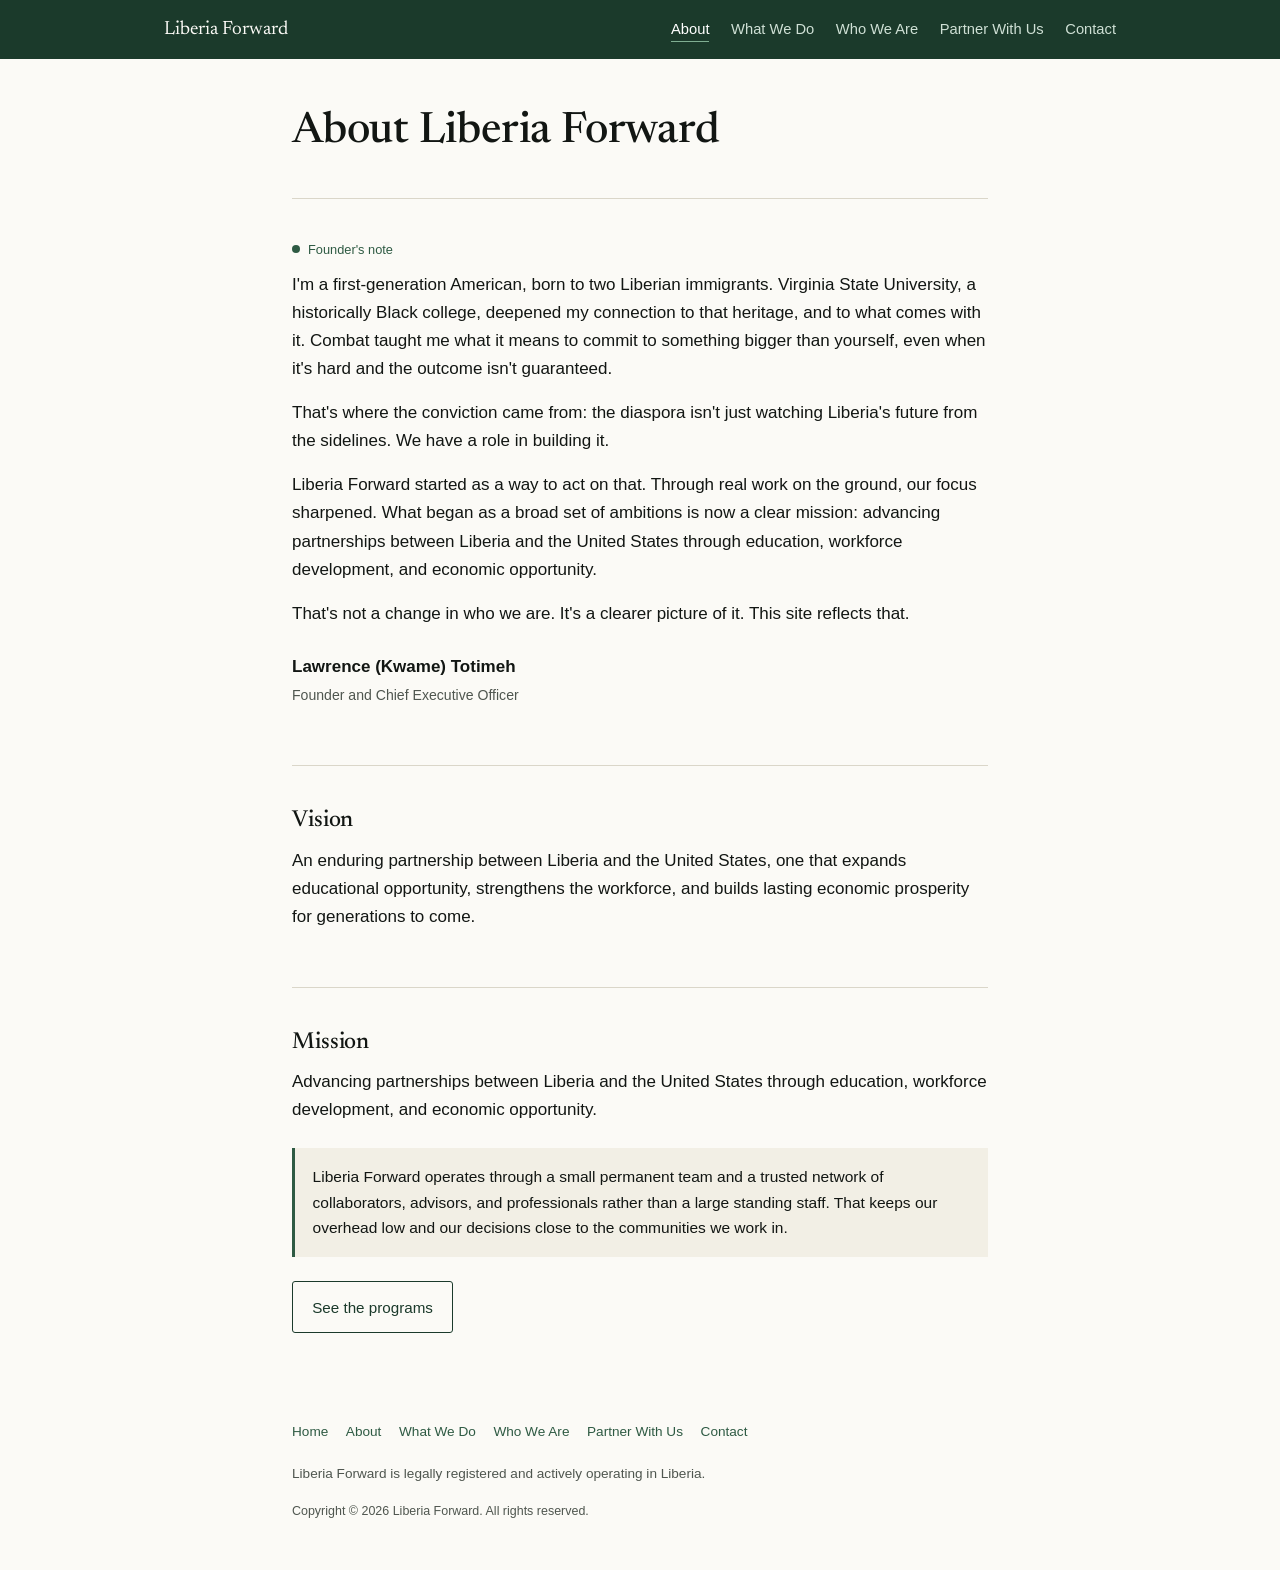
==== about.html @ b9a3e562 "Place photographs on home and What We Do" ====
<!DOCTYPE html>
<html lang="en">
<head>
<meta charset="utf-8">
<meta name="viewport" content="width=device-width, initial-scale=1">
<title>About | Liberia Forward</title>
<meta name="description" content="A founder's note, our vision, and our mission. Liberia Forward advances partnerships between Liberia and the United States.">
<meta property="og:title" content="About Liberia Forward">
<meta property="og:description" content="A founder's note, our vision, and our mission.">
<meta property="og:type" content="website">
<link rel="preconnect" href="https://fonts.googleapis.com">
<link rel="preconnect" href="https://fonts.gstatic.com" crossorigin>
<link href="https://fonts.googleapis.com/css2?family=Newsreader:opsz,wght@6..72,400;6..72,500&display=swap" rel="stylesheet">
<link rel="stylesheet" href="styles.css?v=3">
</head>
<body>

<header class="site">
  <div class="bar">
    <a class="mark" href="index.html">Liberia Forward</a>
    <button class="navtoggle" aria-expanded="false" aria-controls="sitenav">Menu</button>
    <nav class="site" id="sitenav">
      <ul>
        <li><a href="about.html" aria-current="page">About</a></li>
        <li><a href="what-we-do.html">What We Do</a></li>
        <li><a href="team.html">Who We Are</a></li>
        <li><a href="partner.html">Partner With Us</a></li>
        <li><a href="contact.html">Contact</a></li>
      </ul>
    </nav>
  </div>
</header>

<div class="wrap">
  <div class="hero">
    <h1>About Liberia Forward</h1>
  </div>

  <section class="band reveal">
    <div class="place">Founder's note</div>
    <p>I'm a first-generation American, born to two Liberian immigrants. Virginia State University, a historically Black college, deepened my connection to that heritage, and to what comes with it. Combat taught me what it means to commit to something bigger than yourself, even when it's hard and the outcome isn't guaranteed.</p>
    <p>That's where the conviction came from: the diaspora isn't just watching Liberia's future from the sidelines. We have a role in building it.</p>
    <p>Liberia Forward started as a way to act on that. Through real work on the ground, our focus sharpened. What began as a broad set of ambitions is now a clear mission: advancing partnerships between Liberia and the United States through education, workforce development, and economic opportunity.</p>
    <p>That's not a change in who we are. It's a clearer picture of it. This site reflects that.</p>
    <p style="margin-top:1.6rem"><strong>Lawrence (Kwame) Totimeh</strong><br>
    <span style="font-size:.88rem;color:var(--ink-soft)">Founder and Chief Executive Officer</span></p>
  </section>

  <section class="band reveal">
    <h2>Vision</h2>
    <p>An enduring partnership between Liberia and the United States, one that expands educational opportunity, strengthens the workforce, and builds lasting economic prosperity for generations to come.</p>
  </section>

  <section class="band reveal">
    <h2>Mission</h2>
    <p>Advancing partnerships between Liberia and the United States through education, workforce development, and economic opportunity.</p>
    <div class="callout">
      <p>Liberia Forward operates through a small permanent team and a trusted network of collaborators, advisors, and professionals rather than a large standing staff. That keeps our overhead low and our decisions close to the communities we work in.</p>
    </div>
    <p style="margin-top:1.4rem"><a class="btn ghost" href="what-we-do.html">See the programs</a></p>
  </section>
</div>

<footer class="site">
  <div class="wrap">
    <nav>
      <ul>
        <li><a href="index.html">Home</a></li>
        <li><a href="about.html">About</a></li>
        <li><a href="what-we-do.html">What We Do</a></li>
        <li><a href="team.html">Who We Are</a></li>
        <li><a href="partner.html">Partner With Us</a></li>
        <li><a href="contact.html">Contact</a></li>
      </ul>
    </nav>
    <p>Liberia Forward is legally registered and actively operating in Liberia.</p>
    <p class="fine">Copyright &copy; 2026 Liberia Forward. All rights reserved.</p>
  </div>
</footer>

<script src="site.js?v=3"></script>
</body>
</html>
---- styles.css ----
:root{
  --paper:#FBFAF6;
  --ink:#121613;
  --ink-soft:#4F564F;
  --rule:#DAD6C9;
  --field:#1B3A2B;
  --field-soft:#2E5A43;
  --wash:#F2EFE5;
  --maxw:46rem;
}
*{box-sizing:border-box}
html{-webkit-text-size-adjust:100%;scroll-behavior:smooth}
@media (prefers-reduced-motion:reduce){html{scroll-behavior:auto}}
body{
  margin:0;background:var(--paper);color:var(--ink);
  font:400 17px/1.65 -apple-system,BlinkMacSystemFont,"Segoe UI",Roboto,Helvetica,Arial,sans-serif;
}
.wrap{max-width:var(--maxw);margin:0 auto;padding:0 1.25rem}
.wrap-wide{max-width:62rem;margin:0 auto;padding:0 1.25rem}

h1,h2,h3{font-family:Newsreader,Georgia,"Times New Roman",serif;font-weight:500;letter-spacing:-.005em;margin:0}
h1{font-size:2.05rem;line-height:1.18}
h2{font-size:1.45rem;line-height:1.25;margin-bottom:.7rem}
h3{font-size:1.1rem;line-height:1.3;margin-bottom:.3rem}
p{margin:0 0 1rem}
a{color:var(--field-soft)}
a:focus-visible,button:focus-visible{outline:2px solid var(--field-soft);outline-offset:2px}
@media (min-width:40rem){h1{font-size:2.7rem}}

/* ---------- masthead + nav ---------- */
header.site{background:var(--field);color:var(--paper);position:sticky;top:0;z-index:50}
header.site .bar{
  max-width:62rem;margin:0 auto;padding:.85rem 1.25rem;
  display:flex;align-items:center;justify-content:space-between;gap:1rem;
}
.mark{font-family:Newsreader,Georgia,serif;font-size:1.2rem;color:var(--paper);text-decoration:none;white-space:nowrap}
nav.site ul{list-style:none;display:flex;gap:1.35rem;margin:0;padding:0}
nav.site a{color:#CFE0D5;text-decoration:none;font-size:.92rem;padding:.2rem 0;border-bottom:1px solid transparent}
nav.site a:hover{color:#fff}
nav.site a[aria-current="page"]{color:#fff;border-bottom-color:#7FAE92}
.navtoggle{display:none;background:none;border:1px solid #4A6F5A;color:var(--paper);border-radius:3px;padding:.4rem .6rem;font:inherit;font-size:.85rem;cursor:pointer}
@media (max-width:46rem){
  .navtoggle{display:block}
  nav.site{display:none;width:100%;order:3}
  nav.site.open{display:block}
  nav.site ul{flex-direction:column;gap:0;padding:.5rem 0 .25rem}
  nav.site li{border-top:1px solid #2F5742}
  nav.site a{display:block;padding:.7rem 0}
}

/* ---------- page furniture ---------- */
.hero{padding:3rem 0 2.5rem;border-bottom:1px solid var(--rule)}
.hero .lede{font-size:1.1rem;color:var(--ink-soft);margin-top:1.25rem;max-width:36rem}
section.band{padding:2.5rem 0;border-bottom:1px solid var(--rule)}
section.band:last-of-type{border-bottom:0}

.place{font-size:.8rem;color:var(--field-soft);display:flex;align-items:center;gap:.5rem;margin-bottom:.7rem}
.place::before{content:"";width:.5rem;height:.5rem;border-radius:50%;background:var(--field-soft);flex:none}

.callout{background:var(--wash);border-left:3px solid var(--field-soft);padding:1rem 1.1rem;margin:1.5rem 0;font-size:.97rem}
.callout p:last-child{margin-bottom:0}

ul.plain{list-style:none;padding:0;margin:0}
ul.plain li{padding:.9rem 0;border-bottom:1px solid var(--rule)}
ul.plain li:last-child{border-bottom:0}
ul.plain .meta{font-size:.88rem;color:var(--ink-soft);display:block;margin-top:.2rem}

.btn{
  display:inline-block;background:var(--field);color:var(--paper);text-decoration:none;
  padding:.8rem 1.2rem;border-radius:3px;font-size:.95rem;
}
.btn:hover{background:var(--field-soft)}
.btn.ghost{background:transparent;color:var(--field);border:1px solid var(--field)}
.btn.ghost:hover{background:var(--wash)}

/* ---------- cards ---------- */
.cards{display:grid;gap:1.1rem;grid-template-columns:1fr;margin-top:1.5rem}
@media (min-width:40rem){.cards{grid-template-columns:1fr 1fr}}
.card{border:1px solid var(--rule);border-radius:4px;padding:1.2rem;background:#fff}
.card h3{margin-bottom:.4rem}
.card p{font-size:.95rem;color:var(--ink-soft);margin-bottom:.8rem}
.card a{font-size:.9rem;text-decoration:none;border-bottom:1px solid currentColor}

/* ---------- programs (expandable) ---------- */
/* Open by default. JS collapses all but the first, so with no JS every
   program is readable and nothing depends on script to be visible. */
.program{border-top:1px solid var(--rule)}
.program:last-of-type{border-bottom:1px solid var(--rule)}
.program > button{
  width:100%;text-align:left;background:none;border:0;padding:1.3rem 2.2rem 1.3rem 0;
  font:inherit;color:inherit;cursor:pointer;position:relative;display:block;
}
.program > button h2{margin:0}
.program > button .kicker{display:block;font-size:.78rem;color:var(--field-soft);margin-bottom:.3rem}
.program > button::after{
  content:"";position:absolute;right:.4rem;top:50%;width:.6rem;height:.6rem;
  border-right:1.5px solid var(--field-soft);border-bottom:1.5px solid var(--field-soft);
  transform:translateY(-70%) rotate(-135deg);transition:transform .18s ease;
}
.program.collapsed > button::after{transform:translateY(-70%) rotate(45deg)}
.program .body{padding:0 0 1.4rem;max-width:40rem}
.program .body p:last-child{margin-bottom:0}
.program.collapsed .body{display:none}
@media (prefers-reduced-motion:reduce){.program > button::after{transition:none}}

/* ---------- team ---------- */
.roster{display:grid;gap:.6rem 1.5rem;grid-template-columns:1fr;margin-top:1.2rem;padding:0;list-style:none}
@media (min-width:34rem){.roster{grid-template-columns:1fr 1fr}}
@media (min-width:52rem){.roster{grid-template-columns:1fr 1fr 1fr}}
.roster li{padding:.65rem 0;border-bottom:1px solid var(--rule);font-size:.97rem}

.lead-person{border:1px solid var(--rule);border-radius:4px;padding:1.3rem;background:#fff;margin-top:1.2rem}
.lead-person .role{font-size:.82rem;color:var(--field-soft);margin-top:.15rem}

/* ---------- contact ---------- */
.contactgrid{display:grid;gap:1.6rem;grid-template-columns:1fr;margin-top:1.4rem}
@media (min-width:40rem){.contactgrid{grid-template-columns:1fr 1fr}}
.contactgrid h3{font-family:inherit;font-size:.8rem;font-weight:600;color:var(--field-soft);margin-bottom:.35rem}

.contact{background:var(--field);color:var(--paper);padding:2.75rem 0 3rem}
.contact h2{color:var(--paper)}
.contact p{color:#D9E5DD}
.contact a{color:#FFFFFF}
.contact .email{font-size:1.05rem;margin-top:1.3rem}

footer.site{padding:2rem 0 3rem;font-size:.85rem;color:var(--ink-soft)}
footer.site .fine{font-size:.78rem;margin-bottom:0}
footer.site nav ul{list-style:none;display:flex;flex-wrap:wrap;gap:.3rem 1.1rem;padding:0;margin:0 0 1.2rem}
footer.site nav a{font-size:.85rem;text-decoration:none;border-bottom:1px solid transparent}
footer.site nav a:hover{border-bottom-color:currentColor}

/* ---------- motion: one reveal, opt-out respected ---------- */
.reveal{opacity:0;transform:translateY(12px)}
.reveal.in{opacity:1;transform:none;transition:opacity .5s ease,transform .5s ease}
@media (prefers-reduced-motion:reduce){
  .reveal{opacity:1;transform:none}
  .reveal.in{transition:none}
}

/* ---------- photography ---------- */
/* Every photo is portrait from a phone, so grids are built around that
   rather than fighting it with wide crops. */
figure{margin:0}
.photo-grid{
  display:grid;gap:.9rem;grid-template-columns:1fr;
  margin:1.6rem 0 .5rem;
}
@media (min-width:34rem){.photo-grid{grid-template-columns:1fr 1fr}}
.photo-grid img{
  width:100%;height:100%;aspect-ratio:3/4;object-fit:cover;
  display:block;border-radius:4px;background:var(--wash);
}
.photo-grid figcaption{
  font-size:.82rem;color:var(--ink-soft);margin-top:.45rem;line-height:1.45;
}

/* A single banner photo. Portrait source, so it is cropped to a band and
   anchored high enough that faces survive the crop on narrow screens. */
.band-photo{margin:0}
.band-photo img{
  width:100%;display:block;border-radius:4px;
  aspect-ratio:4/3;object-fit:cover;object-position:center 30%;
  background:var(--wash);
}
@media (min-width:40rem){.band-photo img{aspect-ratio:16/9}}
.band-photo figcaption{
  font-size:.84rem;color:var(--ink-soft);margin-top:.5rem;
}
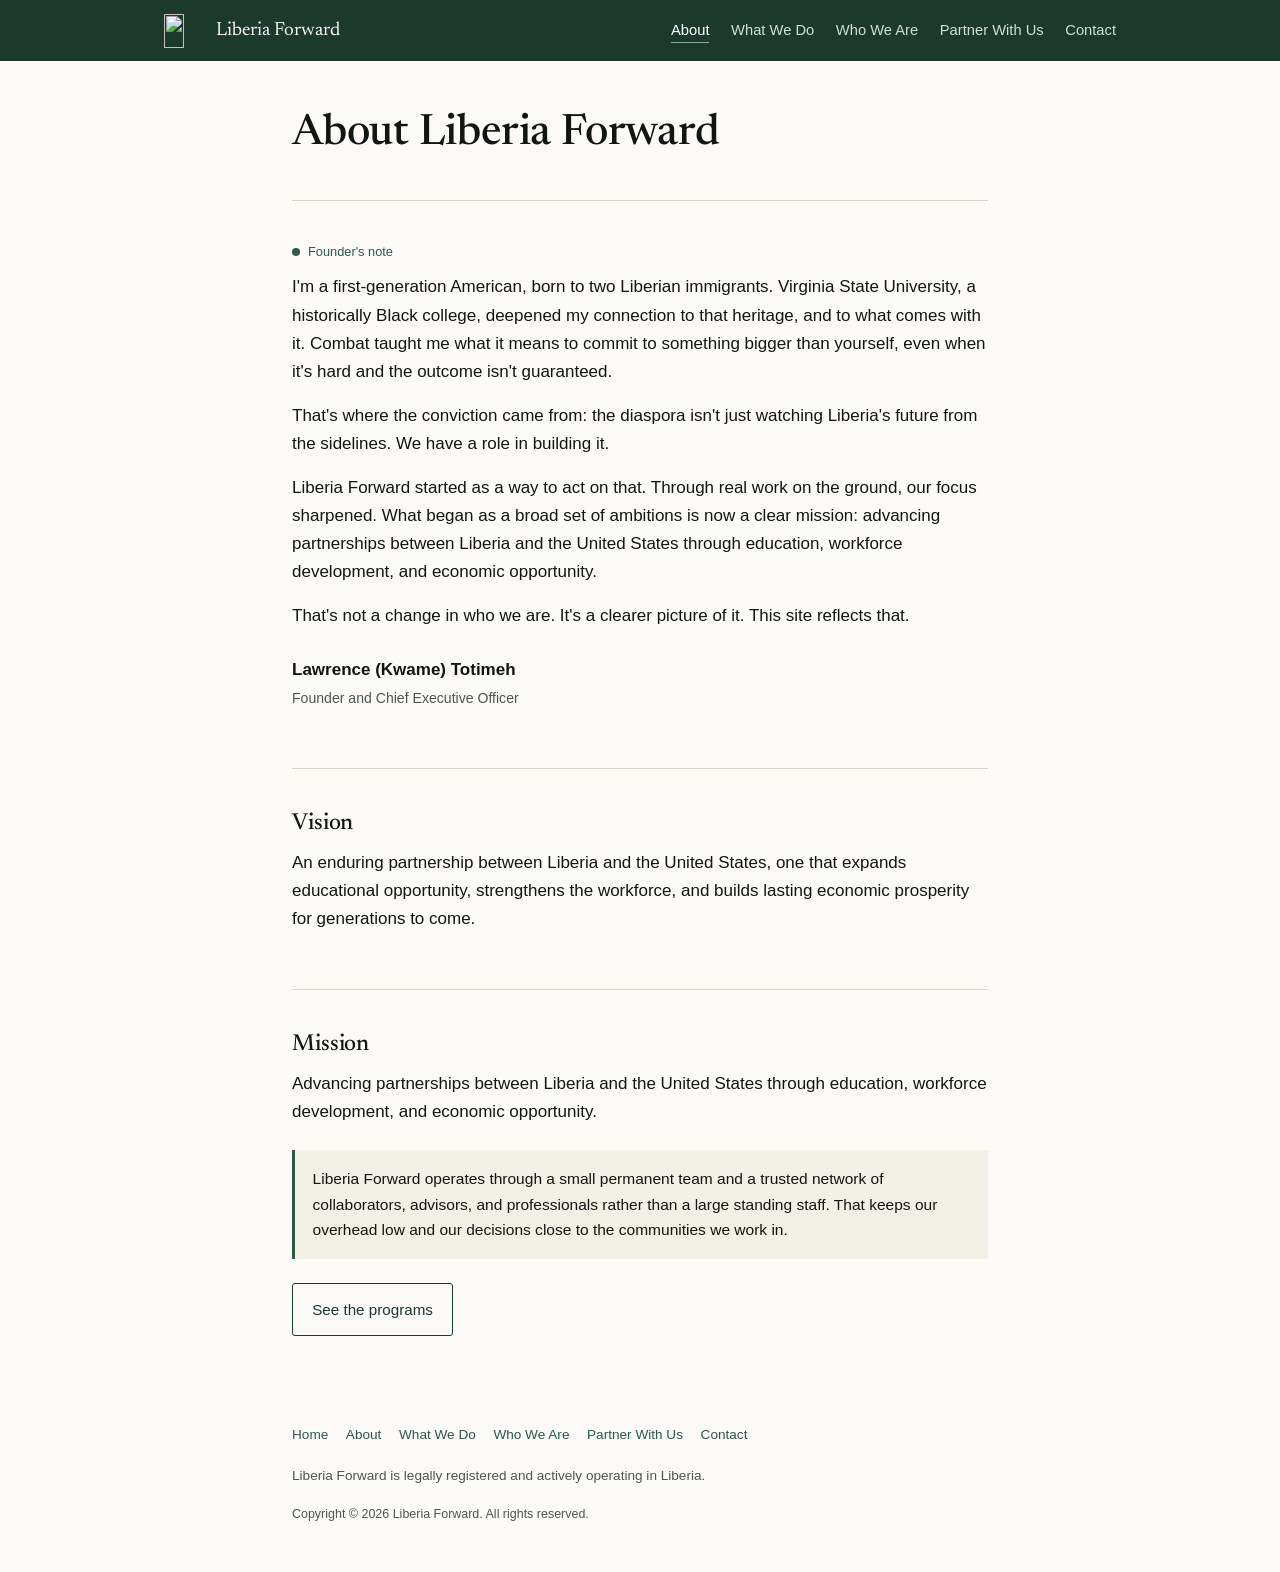
==== commit a719b8de: "Add logo to header, favicons, and photos from the Wix library" ====
--- a/about.html
+++ b/about.html
@@ -11,13 +11,15 @@
 <link rel="preconnect" href="https://fonts.googleapis.com">
 <link rel="preconnect" href="https://fonts.gstatic.com" crossorigin>
 <link href="https://fonts.googleapis.com/css2?family=Newsreader:opsz,wght@6..72,400;6..72,500&display=swap" rel="stylesheet">
-<link rel="stylesheet" href="styles.css?v=3">
+<link rel="icon" href="img/favicon-32.png" sizes="32x32">
+<link rel="apple-touch-icon" href="img/apple-touch-icon.png">
+<link rel="stylesheet" href="styles.css?v=7">
 </head>
 <body>
 
 <header class="site">
   <div class="bar">
-    <a class="mark" href="index.html">Liberia Forward</a>
+    <a class="mark" href="index.html"><img src="img/logo-mark.png" alt="" width="111" height="88"><span>Liberia Forward</span></a>
     <button class="navtoggle" aria-expanded="false" aria-controls="sitenav">Menu</button>
     <nav class="site" id="sitenav">
       <ul>
@@ -78,6 +80,6 @@
   </div>
 </footer>
 
-<script src="site.js?v=3"></script>
+<script src="site.js?v=5"></script>
 </body>
 </html>
--- a/styles.css
+++ b/styles.css
@@ -33,7 +33,13 @@
   max-width:62rem;margin:0 auto;padding:.85rem 1.25rem;
   display:flex;align-items:center;justify-content:space-between;gap:1rem;
 }
-.mark{font-family:Newsreader,Georgia,serif;font-size:1.2rem;color:var(--paper);text-decoration:none;white-space:nowrap}
+.mark{
+  font-family:Newsreader,Georgia,serif;font-size:1.2rem;color:var(--paper);
+  text-decoration:none;white-space:nowrap;
+  display:flex;align-items:center;gap:.58rem;
+}
+.mark img{height:34px;width:auto;display:block;flex:0 0 auto}
+@media (max-width:30rem){.mark{font-size:1.05rem;gap:.45rem}.mark img{height:28px}}
 nav.site ul{list-style:none;display:flex;gap:1.35rem;margin:0;padding:0}
 nav.site a{color:#CFE0D5;text-decoration:none;font-size:.92rem;padding:.2rem 0;border-bottom:1px solid transparent}
 nav.site a:hover{color:#fff}
@@ -146,8 +152,9 @@
   margin:1.6rem 0 .5rem;
 }
 @media (min-width:34rem){.photo-grid{grid-template-columns:1fr 1fr}}
+@media (min-width:52rem){.photo-grid{grid-template-columns:repeat(3,1fr)}}
 .photo-grid img{
-  width:100%;height:100%;aspect-ratio:3/4;object-fit:cover;
+  width:100%;height:auto;aspect-ratio:3/4;object-fit:cover;
   display:block;border-radius:4px;background:var(--wash);
 }
 .photo-grid figcaption{
@@ -158,11 +165,45 @@
    anchored high enough that faces survive the crop on narrow screens. */
 .band-photo{margin:0}
 .band-photo img{
-  width:100%;display:block;border-radius:4px;
-  aspect-ratio:4/3;object-fit:cover;object-position:center 30%;
+  width:100%;height:auto;display:block;border-radius:4px;
+  aspect-ratio:4/3;object-fit:cover;object-position:center 50%;
   background:var(--wash);
 }
 @media (min-width:40rem){.band-photo img{aspect-ratio:16/9}}
+.band-photo.tall img{aspect-ratio:4/3}
+@media (min-width:40rem){.band-photo.tall img{aspect-ratio:4/3;max-height:30rem}}
 .band-photo figcaption{
   font-size:.84rem;color:var(--ink-soft);margin-top:.5rem;
 }
+
+/* ---------- forms ---------- */
+.form{display:grid;gap:1.15rem;max-width:34rem;margin-top:1.8rem}
+.form .row{display:grid;gap:1.15rem}
+@media (min-width:34rem){.form .row{grid-template-columns:1fr 1fr}}
+.field{display:grid;gap:.4rem}
+.field label{
+  font-size:.72rem;letter-spacing:.08em;text-transform:uppercase;
+  color:var(--ink-soft);font-weight:500;
+}
+.field label .opt{text-transform:none;letter-spacing:0;font-weight:400;opacity:.75}
+.field input,.field select,.field textarea{
+  font:inherit;font-size:1rem;line-height:1.5;color:var(--ink);
+  background:#fff;border:1px solid #D9D4C3;border-radius:3px;
+  padding:.68rem .72rem;width:100%;appearance:none;
+}
+.field textarea{min-height:9.5rem;resize:vertical}
+.field select{
+  background-image:url("data:image/svg+xml;charset=utf-8,%3Csvg xmlns='http://www.w3.org/2000/svg' width='12' height='8'%3E%3Cpath d='M1 1l5 5 5-5' fill='none' stroke='%231B3A2B' stroke-width='1.5'/%3E%3C/svg%3E");
+  background-repeat:no-repeat;background-position:right .8rem center;padding-right:2.2rem;
+}
+.field input::placeholder,.field textarea::placeholder{color:#9A978C}
+.field input:focus,.field select:focus,.field textarea:focus{
+  outline:none;border-color:var(--field);box-shadow:0 0 0 3px rgba(27,58,43,.13);
+}
+.field input:user-invalid,.field select:user-invalid,.field textarea:user-invalid{border-color:#9C4221}
+.form .btn{border:0;cursor:pointer;font:inherit}
+.formnote{
+  margin:0;font-size:.92rem;line-height:1.55;color:var(--ink-soft);
+  background:var(--wash);border-left:2px solid var(--field-soft);
+  padding:.75rem .9rem;border-radius:0 3px 3px 0;
+}
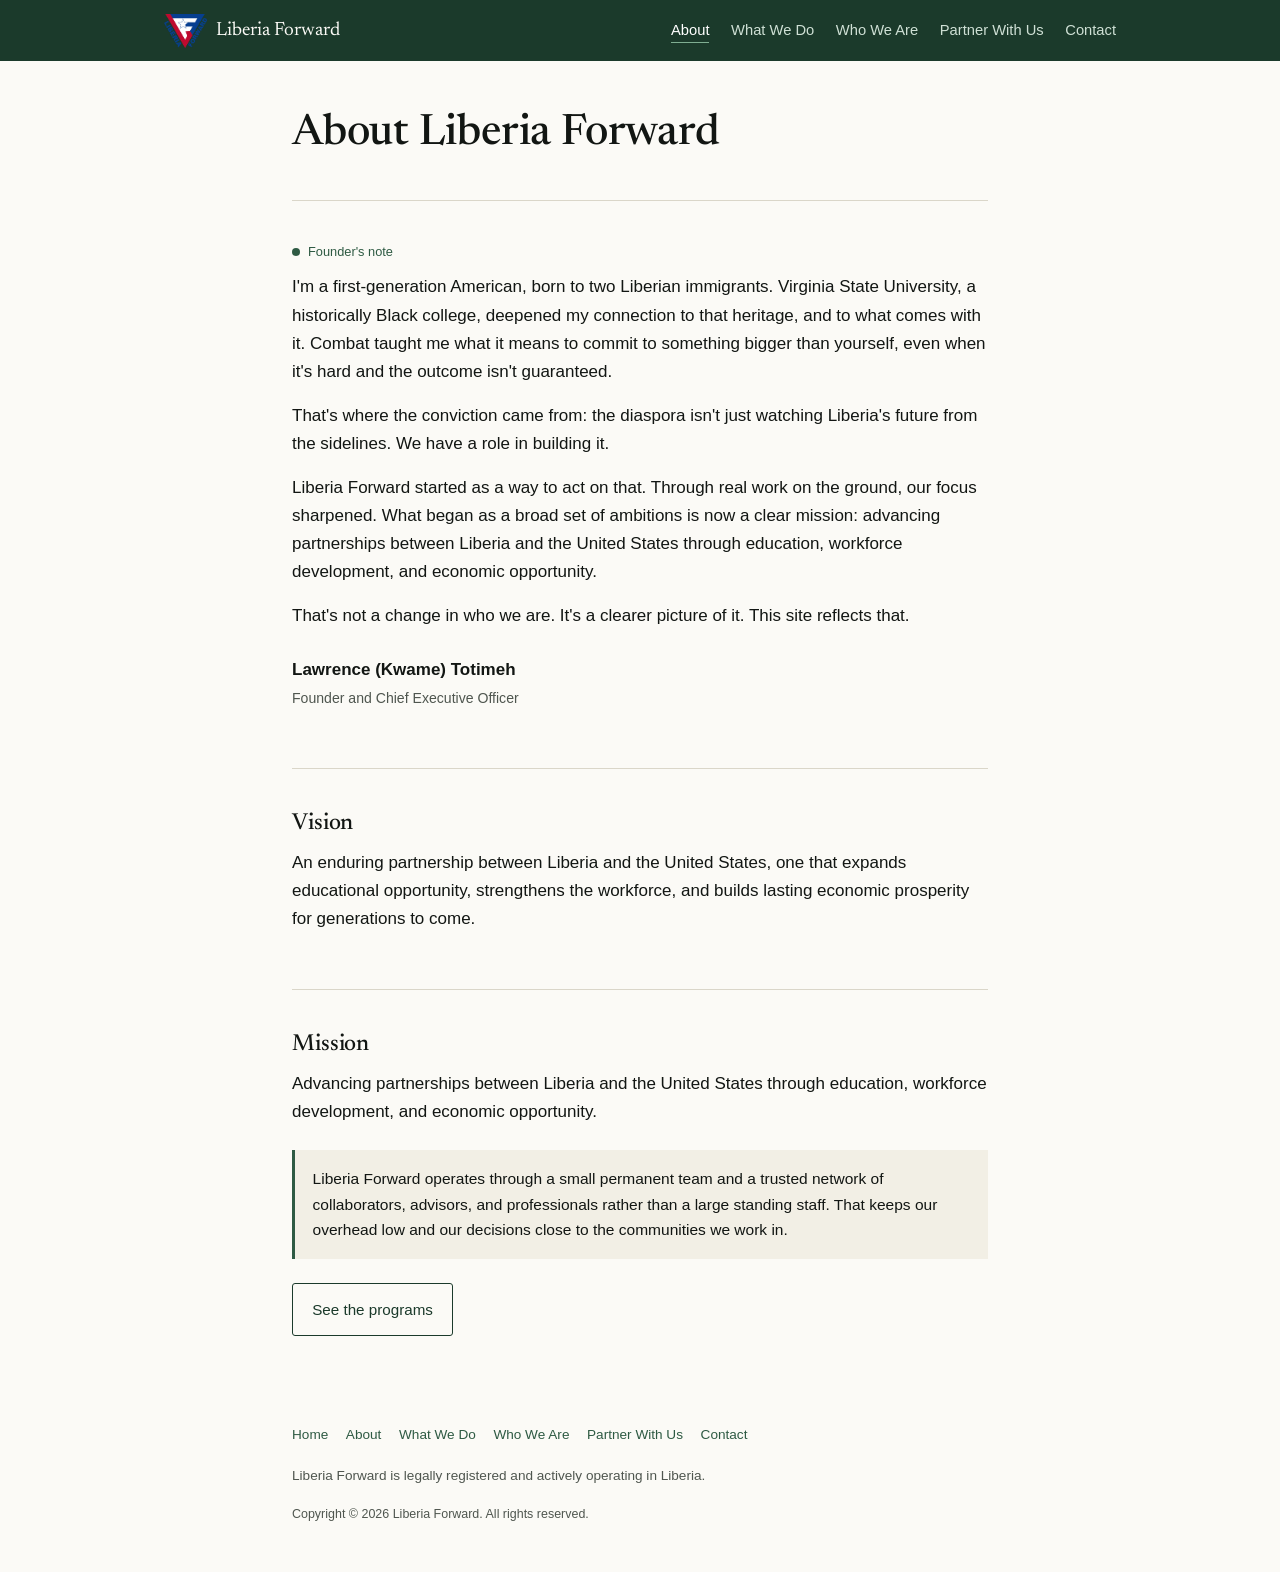
==== commit 9deb6d64: "Add Kevin Fomengia as COO and rebuild Leadership as a three-card row" ====
--- a/about.html
+++ b/about.html
@@ -13,7 +13,7 @@
 <link href="https://fonts.googleapis.com/css2?family=Newsreader:opsz,wght@6..72,400;6..72,500&display=swap" rel="stylesheet">
 <link rel="icon" href="img/favicon-32.png" sizes="32x32">
 <link rel="apple-touch-icon" href="img/apple-touch-icon.png">
-<link rel="stylesheet" href="styles.css?v=7">
+<link rel="stylesheet" href="styles.css?v=8">
 </head>
 <body>
 
--- a/styles.css
+++ b/styles.css
@@ -115,8 +115,16 @@
 @media (min-width:52rem){.roster{grid-template-columns:1fr 1fr 1fr}}
 .roster li{padding:.65rem 0;border-bottom:1px solid var(--rule);font-size:.97rem}
 
-.lead-person{border:1px solid var(--rule);border-radius:4px;padding:1.3rem;background:#fff;margin-top:1.2rem}
-.lead-person .role{font-size:.82rem;color:var(--field-soft);margin-top:.15rem}
+.leadgrid{display:grid;gap:1rem;grid-template-columns:1fr;margin-top:1.2rem}
+@media (min-width:46rem){.leadgrid{grid-template-columns:repeat(3,1fr)}}
+.lead-person{border:1px solid var(--rule);border-radius:4px;padding:1.3rem;background:#fff;margin:0}
+.lead-person .role{font-size:.82rem;color:var(--field-soft);margin-top:.15rem;line-height:1.5}
+.avatar{
+  width:76px;height:76px;border-radius:50%;overflow:hidden;background:var(--wash);
+  display:flex;align-items:center;justify-content:center;margin-bottom:.95rem;
+}
+.avatar img{width:100%;height:100%;object-fit:cover;display:block}
+.avatar span{font-family:Newsreader,Georgia,serif;font-size:1.45rem;color:var(--field-soft)}
 
 /* ---------- contact ---------- */
 .contactgrid{display:grid;gap:1.6rem;grid-template-columns:1fr;margin-top:1.4rem}
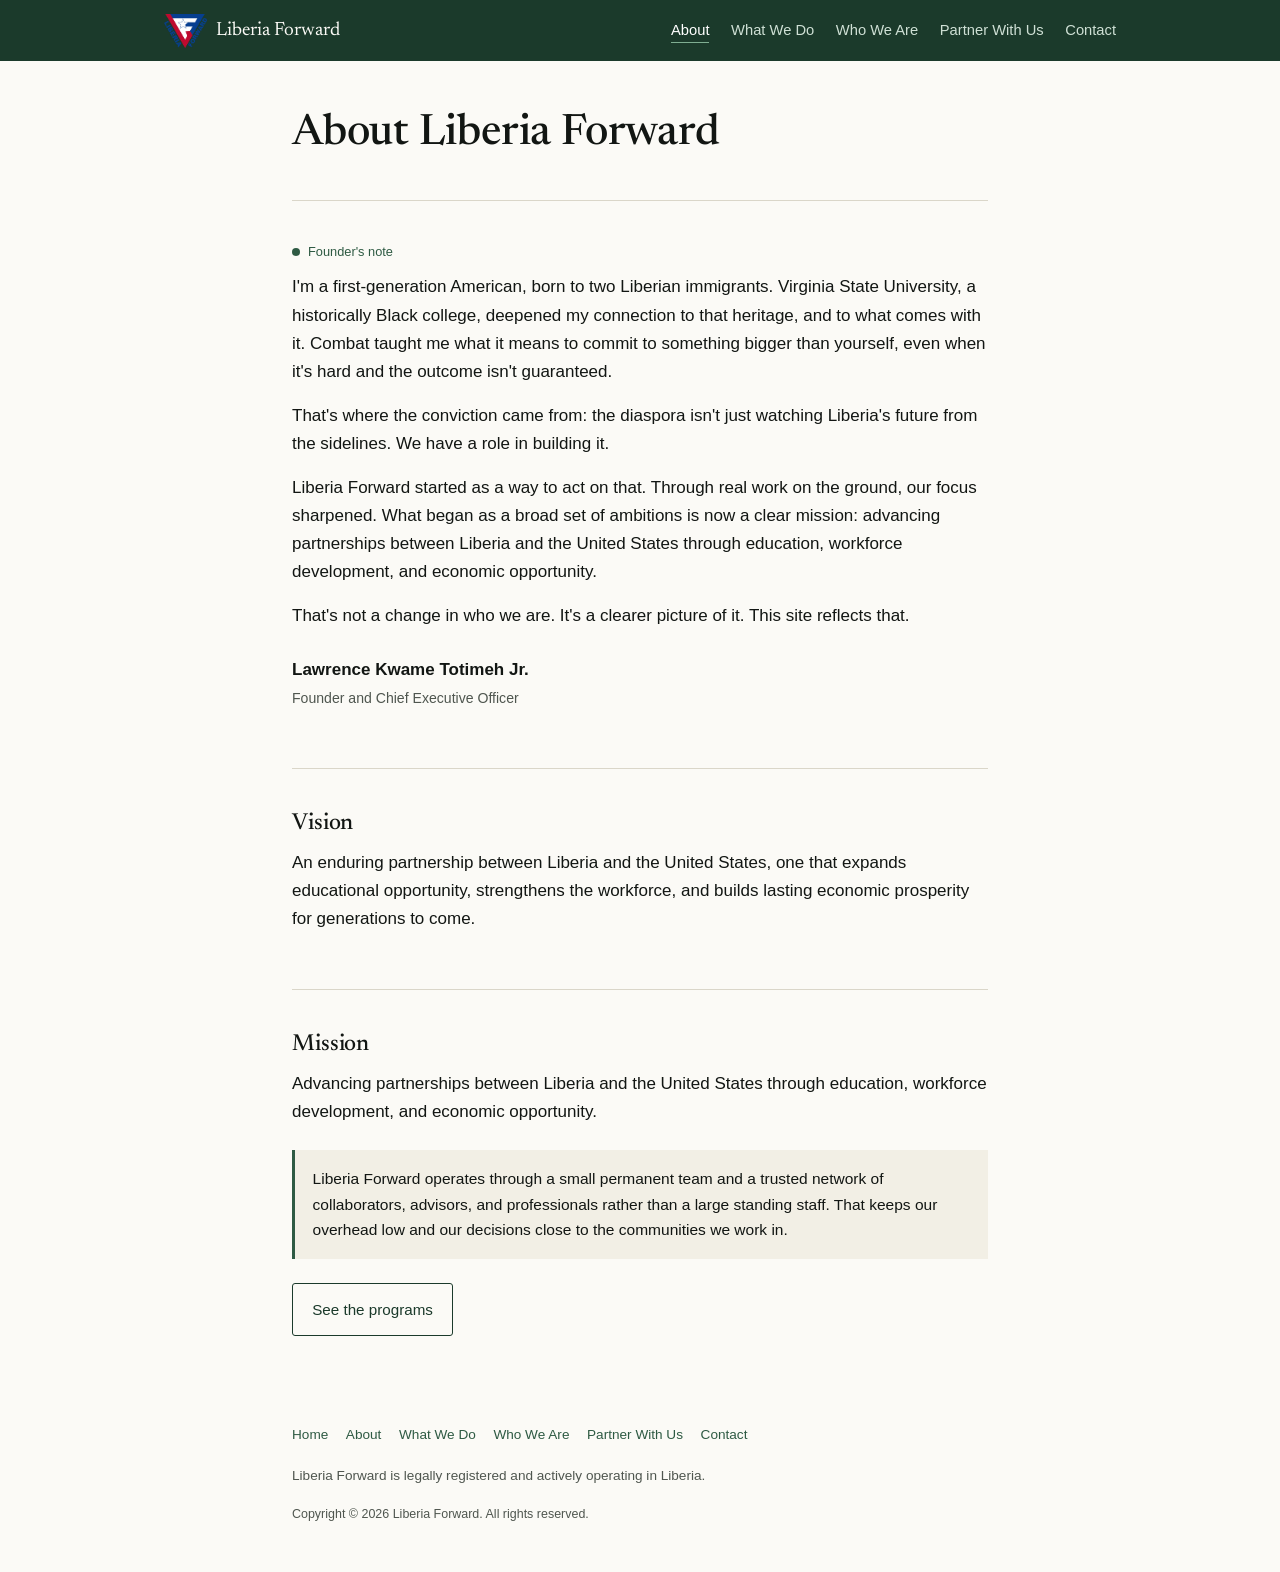
==== commit 33309f2b: "Use Lawrence Kwame Totimeh Jr. consistently" ====
--- a/about.html
+++ b/about.html
@@ -13,7 +13,7 @@
 <link href="https://fonts.googleapis.com/css2?family=Newsreader:opsz,wght@6..72,400;6..72,500&display=swap" rel="stylesheet">
 <link rel="icon" href="img/favicon-32.png" sizes="32x32">
 <link rel="apple-touch-icon" href="img/apple-touch-icon.png">
-<link rel="stylesheet" href="styles.css?v=8">
+<link rel="stylesheet" href="styles.css?v=9">
 </head>
 <body>
 
@@ -44,7 +44,7 @@
     <p>That's where the conviction came from: the diaspora isn't just watching Liberia's future from the sidelines. We have a role in building it.</p>
     <p>Liberia Forward started as a way to act on that. Through real work on the ground, our focus sharpened. What began as a broad set of ambitions is now a clear mission: advancing partnerships between Liberia and the United States through education, workforce development, and economic opportunity.</p>
     <p>That's not a change in who we are. It's a clearer picture of it. This site reflects that.</p>
-    <p style="margin-top:1.6rem"><strong>Lawrence (Kwame) Totimeh</strong><br>
+    <p style="margin-top:1.6rem"><strong>Lawrence Kwame Totimeh Jr.</strong><br>
     <span style="font-size:.88rem;color:var(--ink-soft)">Founder and Chief Executive Officer</span></p>
   </section>
 
--- a/styles.css
+++ b/styles.css
@@ -116,7 +116,8 @@
 .roster li{padding:.65rem 0;border-bottom:1px solid var(--rule);font-size:.97rem}
 
 .leadgrid{display:grid;gap:1rem;grid-template-columns:1fr;margin-top:1.2rem}
-@media (min-width:46rem){.leadgrid{grid-template-columns:repeat(3,1fr)}}
+@media (min-width:34rem){.leadgrid{grid-template-columns:1fr 1fr}}
+@media (min-width:58rem){.leadgrid{grid-template-columns:repeat(4,1fr)}}
 .lead-person{border:1px solid var(--rule);border-radius:4px;padding:1.3rem;background:#fff;margin:0}
 .lead-person .role{font-size:.82rem;color:var(--field-soft);margin-top:.15rem;line-height:1.5}
 .avatar{
